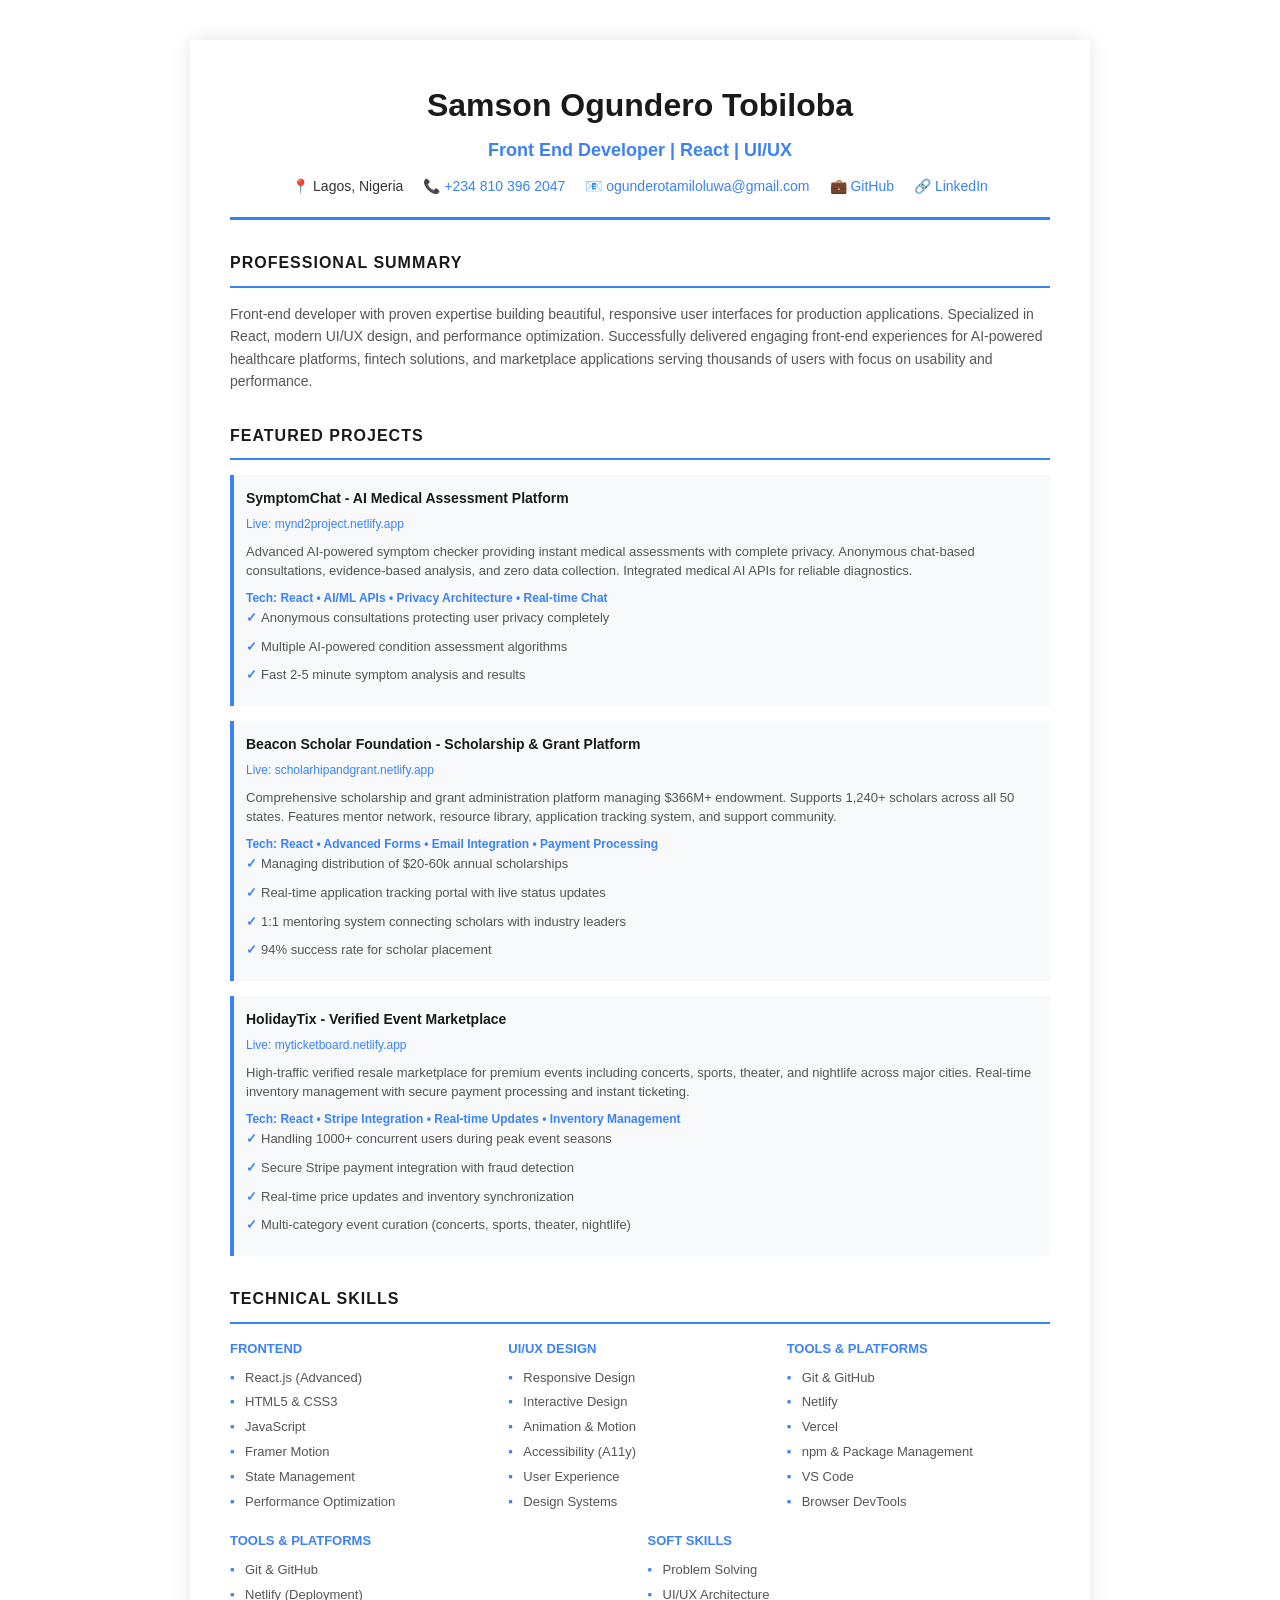
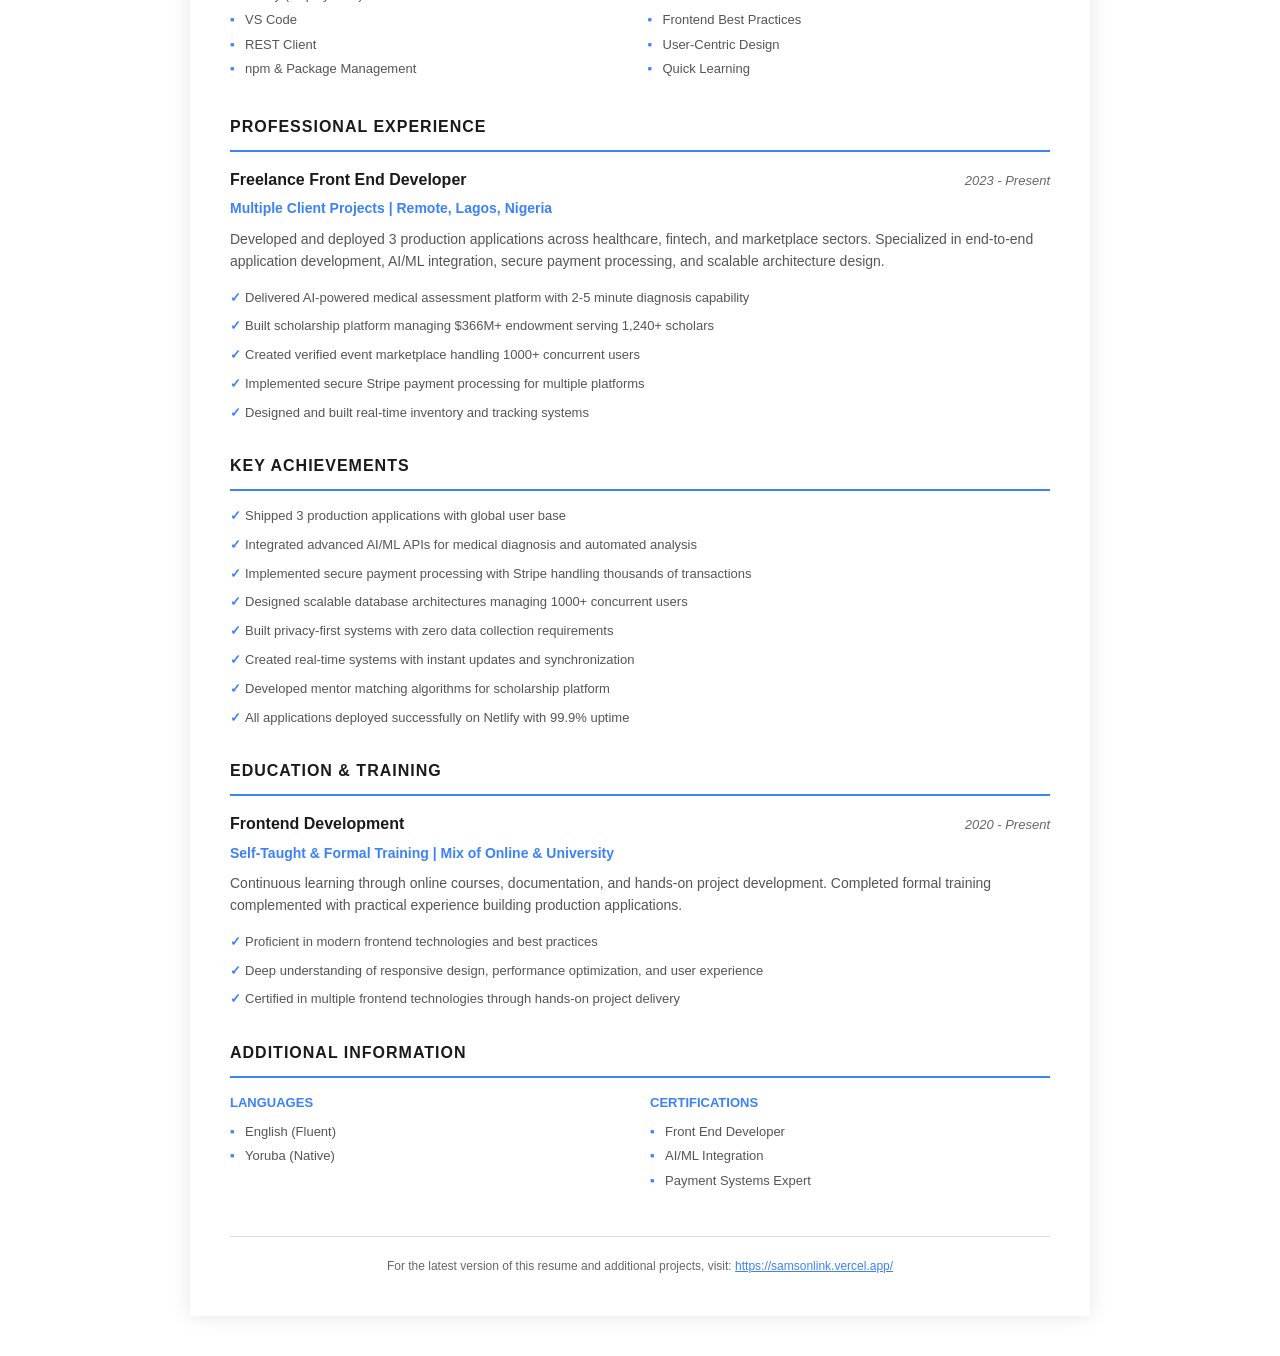
==== public/Samson_Ogundero_Resume.html @ 8745a344 "Update resume link from netlify to vercel" ====
<!DOCTYPE html>
<html lang="en">
<head>
    <meta charset="UTF-8">
    <meta name="viewport" content="width=device-width, initial-scale=1.0">
    <title>Samson Ogundero Tobiloba - Resume</title>
    <style>
        * {
            margin: 0;
            padding: 0;
            box-sizing: border-box;
        }
        
        body {
            font-family: 'Segoe UI', Tahoma, Geneva, Verdana, sans-serif;
            line-height: 1.6;
            color: #333;
            background: white;
            padding: 40px 20px;
        }
        
        .container {
            max-width: 900px;
            margin: 0 auto;
            background: white;
            padding: 40px;
            box-shadow: 0 0 20px rgba(0,0,0,0.1);
        }
        
        .header {
            text-align: center;
            border-bottom: 3px solid #3b82f6;
            padding-bottom: 20px;
            margin-bottom: 30px;
        }
        
        .header h1 {
            font-size: 32px;
            color: #1a1a1a;
            margin-bottom: 5px;
        }
        
        .header .title {
            font-size: 18px;
            color: #3b82f6;
            font-weight: 600;
            margin-bottom: 10px;
        }
        
        .contact-info {
            display: flex;
            justify-content: center;
            gap: 20px;
            flex-wrap: wrap;
            font-size: 14px;
        }
        
        .contact-info a {
            color: #3b82f6;
            text-decoration: none;
        }
        
        .contact-info a:hover {
            text-decoration: underline;
        }
        
        .section {
            margin-bottom: 30px;
        }
        
        .section-title {
            font-size: 16px;
            font-weight: 700;
            color: #1a1a1a;
            text-transform: uppercase;
            border-bottom: 2px solid #3b82f6;
            padding-bottom: 10px;
            margin-bottom: 15px;
            letter-spacing: 1px;
        }
        
        .job-title {
            display: flex;
            justify-content: space-between;
            align-items: baseline;
            margin-bottom: 5px;
            flex-wrap: wrap;
        }
        
        .job-title h3 {
            font-size: 16px;
            color: #1a1a1a;
            margin: 0;
        }
        
        .job-title .date {
            font-size: 13px;
            color: #666;
            font-style: italic;
        }
        
        .company {
            font-size: 14px;
            color: #3b82f6;
            font-weight: 600;
            margin-bottom: 8px;
        }
        
        .description {
            font-size: 14px;
            color: #555;
            line-height: 1.6;
            margin-bottom: 15px;
        }
        
        .skills-grid {
            display: grid;
            grid-template-columns: 1fr 1fr 1fr;
            gap: 15px;
            margin-bottom: 15px;
        }
        
        .skill-column h4 {
            font-size: 13px;
            color: #3b82f6;
            font-weight: 700;
            margin-bottom: 8px;
            text-transform: uppercase;
        }
        
        .skill-list {
            list-style: none;
            font-size: 13px;
        }
        
        .skill-list li {
            color: #555;
            margin-bottom: 4px;
            padding-left: 15px;
            position: relative;
        }
        
        .skill-list li:before {
            content: "▪";
            color: #3b82f6;
            position: absolute;
            left: 0;
        }
        
        .project-item {
            margin-bottom: 15px;
            padding: 12px;
            background: #f8f9fa;
            border-left: 4px solid #3b82f6;
        }
        
        .project-item h4 {
            font-size: 14px;
            color: #1a1a1a;
            margin-bottom: 5px;
        }
        
        .project-link {
            font-size: 12px;
            color: #3b82f6;
            text-decoration: none;
            margin-bottom: 8px;
            display: block;
        }
        
        .project-link:hover {
            text-decoration: underline;
        }
        
        .project-description {
            font-size: 13px;
            color: #555;
            margin-bottom: 8px;
            line-height: 1.5;
        }
        
        .tech-stack {
            font-size: 12px;
            color: #3b82f6;
            font-weight: 600;
        }
        
        .achievement {
            font-size: 13px;
            color: #555;
            margin-bottom: 8px;
            padding-left: 15px;
            position: relative;
        }
        
        .achievement:before {
            content: "✓";
            color: #3b82f6;
            position: absolute;
            left: 0;
            font-weight: bold;
        }
        
        @media print {
            body {
                padding: 0;
            }
            .container {
                box-shadow: none;
                padding: 0;
            }
        }
        
        @media (max-width: 768px) {
            .skills-grid {
                grid-template-columns: 1fr;
            }
            
            .container {
                padding: 20px;
            }
        }
    </style>
</head>
<body>
    <div class="container">
        <!-- Header -->
        <div class="header">
            <h1>Samson Ogundero Tobiloba</h1>
            <div class="title">Front End Developer | React | UI/UX</div>
            <div class="contact-info">
                <span>📍 Lagos, Nigeria</span>
                <span>📞 <a href="tel:+2348103962047">+234 810 396 2047</a></span>
                <span>📧 <a href="mailto:ogunderotamiloluwa@gmail.com">ogunderotamiloluwa@gmail.com</a></span>
                <span>💼 <a href="https://github.com/Ogunderotamiloluwa" target="_blank">GitHub</a></span>
                <span>🔗 <a href="https://www.linkedin.com/in/samson-ogundero-6948b13b2" target="_blank">LinkedIn</a></span>
            </div>
        </div>

        <!-- Professional Summary -->
        <div class="section">
            <div class="section-title">Professional Summary</div>
            <p class="description">
                Front-end developer with proven expertise building beautiful, responsive user interfaces for production applications. Specialized in React, modern UI/UX design, and performance optimization. Successfully delivered engaging front-end experiences for AI-powered healthcare platforms, fintech solutions, and marketplace applications serving thousands of users with focus on usability and performance.
            </p>
        </div>

        <!-- Featured Projects -->
        <div class="section">
            <div class="section-title">Featured Projects</div>
            
            <div class="project-item">
                <h4>SymptomChat - AI Medical Assessment Platform</h4>
                <a href="https://mynd2project.netlify.app" class="project-link">Live: mynd2project.netlify.app</a>
                <p class="project-description">
                    Advanced AI-powered symptom checker providing instant medical assessments with complete privacy. Anonymous chat-based consultations, evidence-based analysis, and zero data collection. Integrated medical AI APIs for reliable diagnostics.
                </p>
                <p class="tech-stack">Tech: React • AI/ML APIs • Privacy Architecture • Real-time Chat</p>
                <div class="achievement">Anonymous consultations protecting user privacy completely</div>
                <div class="achievement">Multiple AI-powered condition assessment algorithms</div>
                <div class="achievement">Fast 2-5 minute symptom analysis and results</div>
            </div>

            <div class="project-item">
                <h4>Beacon Scholar Foundation - Scholarship & Grant Platform</h4>
                <a href="https://scholarhipandgrant.netlify.app" class="project-link">Live: scholarhipandgrant.netlify.app</a>
                <p class="project-description">
                    Comprehensive scholarship and grant administration platform managing $366M+ endowment. Supports 1,240+ scholars across all 50 states. Features mentor network, resource library, application tracking system, and support community.
                </p>
                <p class="tech-stack">Tech: React • Advanced Forms • Email Integration • Payment Processing</p>
                <div class="achievement">Managing distribution of $20-60k annual scholarships</div>
                <div class="achievement">Real-time application tracking portal with live status updates</div>
                <div class="achievement">1:1 mentoring system connecting scholars with industry leaders</div>
                <div class="achievement">94% success rate for scholar placement</div>
            </div>

            <div class="project-item">
                <h4>HolidayTix - Verified Event Marketplace</h4>
                <a href="https://myticketboard.netlify.app" class="project-link">Live: myticketboard.netlify.app</a>
                <p class="project-description">
                    High-traffic verified resale marketplace for premium events including concerts, sports, theater, and nightlife across major cities. Real-time inventory management with secure payment processing and instant ticketing.
                </p>
                <p class="tech-stack">Tech: React • Stripe Integration • Real-time Updates • Inventory Management</p>
                <div class="achievement">Handling 1000+ concurrent users during peak event seasons</div>
                <div class="achievement">Secure Stripe payment integration with fraud detection</div>
                <div class="achievement">Real-time price updates and inventory synchronization</div>
                <div class="achievement">Multi-category event curation (concerts, sports, theater, nightlife)</div>
            </div>
        </div>

        <!-- Technical Skills -->
        <div class="section">
            <div class="section-title">Technical Skills</div>
            <div class="skills-grid">
                <div class="skill-column">
                    <h4>Frontend</h4>
                    <ul class="skill-list">
                        <li>React.js (Advanced)</li>
                        <li>HTML5 & CSS3</li>
                        <li>JavaScript</li>
                        <li>Framer Motion</li>
                        <li>State Management</li>
                        <li>Performance Optimization</li>
                    </ul>
                </div>
                <div class="skill-column">
                    <h4>UI/UX Design</h4>
                    <ul class="skill-list">
                        <li>Responsive Design</li>
                        <li>Interactive Design</li>
                        <li>Animation & Motion</li>
                        <li>Accessibility (A11y)</li>
                        <li>User Experience</li>
                        <li>Design Systems</li>
                    </ul>
                </div>
                <div class="skill-column">
                    <h4>Tools & Platforms</h4>
                    <ul class="skill-list">
                        <li>Git & GitHub</li>
                        <li>Netlify</li>
                        <li>Vercel</li>
                        <li>npm & Package Management</li>
                        <li>VS Code</li>
                        <li>Browser DevTools</li>
                    </ul>
                </div>
            </div>

            <div style="display: grid; grid-template-columns: 1fr 1fr; gap: 15px;">
                <div class="skill-column">
                    <h4>Tools & Platforms</h4>
                    <ul class="skill-list">
                        <li>Git & GitHub</li>
                        <li>Netlify (Deployment)</li>
                        <li>VS Code</li>
                        <li>REST Client</li>
                        <li>npm & Package Management</li>
                    </ul>
                </div>
                <div class="skill-column">
                    <h4>Soft Skills</h4>
                    <ul class="skill-list">
                        <li>Problem Solving</li>
                        <li>UI/UX Architecture</li>
                        <li>Frontend Best Practices</li>
                        <li>User-Centric Design</li>
                        <li>Quick Learning</li>
                    </ul>
                </div>
            </div>
        </div>

        <!-- Experience -->
        <div class="section">
            <div class="section-title">Professional Experience</div>
            
            <div class="job-title">
                <h3>Freelance Front End Developer</h3>
                <span class="date">2023 - Present</span>
            </div>
            <div class="company">Multiple Client Projects | Remote, Lagos, Nigeria</div>
            <p class="description">
                Developed and deployed 3 production applications across healthcare, fintech, and marketplace sectors. Specialized in end-to-end application development, AI/ML integration, secure payment processing, and scalable architecture design.
            </p>
            <div class="achievement">Delivered AI-powered medical assessment platform with 2-5 minute diagnosis capability</div>
            <div class="achievement">Built scholarship platform managing $366M+ endowment serving 1,240+ scholars</div>
            <div class="achievement">Created verified event marketplace handling 1000+ concurrent users</div>
            <div class="achievement">Implemented secure Stripe payment processing for multiple platforms</div>
            <div class="achievement">Designed and built real-time inventory and tracking systems</div>
        </div>

        <!-- Key Achievements -->
        <div class="section">
            <div class="section-title">Key Achievements</div>
            <div class="achievement">Shipped 3 production applications with global user base</div>
            <div class="achievement">Integrated advanced AI/ML APIs for medical diagnosis and automated analysis</div>
            <div class="achievement">Implemented secure payment processing with Stripe handling thousands of transactions</div>
            <div class="achievement">Designed scalable database architectures managing 1000+ concurrent users</div>
            <div class="achievement">Built privacy-first systems with zero data collection requirements</div>
            <div class="achievement">Created real-time systems with instant updates and synchronization</div>
            <div class="achievement">Developed mentor matching algorithms for scholarship platform</div>
            <div class="achievement">All applications deployed successfully on Netlify with 99.9% uptime</div>
        </div>

        <!-- Education -->
        <div class="section">
            <div class="section-title">Education & Training</div>
            <div class="job-title">
                <h3>Frontend Development</h3>
                <span class="date">2020 - Present</span>
            </div>
            <div class="company">Self-Taught & Formal Training | Mix of Online & University</div>
            <p class="description">
                Continuous learning through online courses, documentation, and hands-on project development. Completed formal training complemented with practical experience building production applications.
            </p>
            <div class="achievement">Proficient in modern frontend technologies and best practices</div>
            <div class="achievement">Deep understanding of responsive design, performance optimization, and user experience</div>
            <div class="achievement">Certified in multiple frontend technologies through hands-on project delivery</div>
        </div>

        <!-- Additional Information -->
        <div class="section">
            <div class="section-title">Additional Information</div>
            <div style="display: grid; grid-template-columns: 1fr 1fr; gap: 20px;">
                <div>
                    <h4 style="color: #3b82f6; font-size: 13px; text-transform: uppercase; margin-bottom: 8px;">Languages</h4>
                    <ul class="skill-list">
                        <li>English (Fluent)</li>
                        <li>Yoruba (Native)</li>
                    </ul>
                </div>
                <div>
                    <h4 style="color: #3b82f6; font-size: 13px; text-transform: uppercase; margin-bottom: 8px;">Certifications</h4>
                    <ul class="skill-list">
                        <li>Front End Developer</li>
                        <li>AI/ML Integration</li>
                        <li>Payment Systems Expert</li>
                    </ul>
                </div>
            </div>
        </div>

        <!-- Footer -->
        <div style="text-align: center; margin-top: 40px; padding-top: 20px; border-top: 1px solid #ddd; font-size: 12px; color: #666;">
            <p>For the latest version of this resume and additional projects, visit: <a href="https://samsonlink.vercel.app/" style="color: #3b82f6;">https://samsonlink.vercel.app/</a></p>
        </div>
    </div>
</body>
</html>
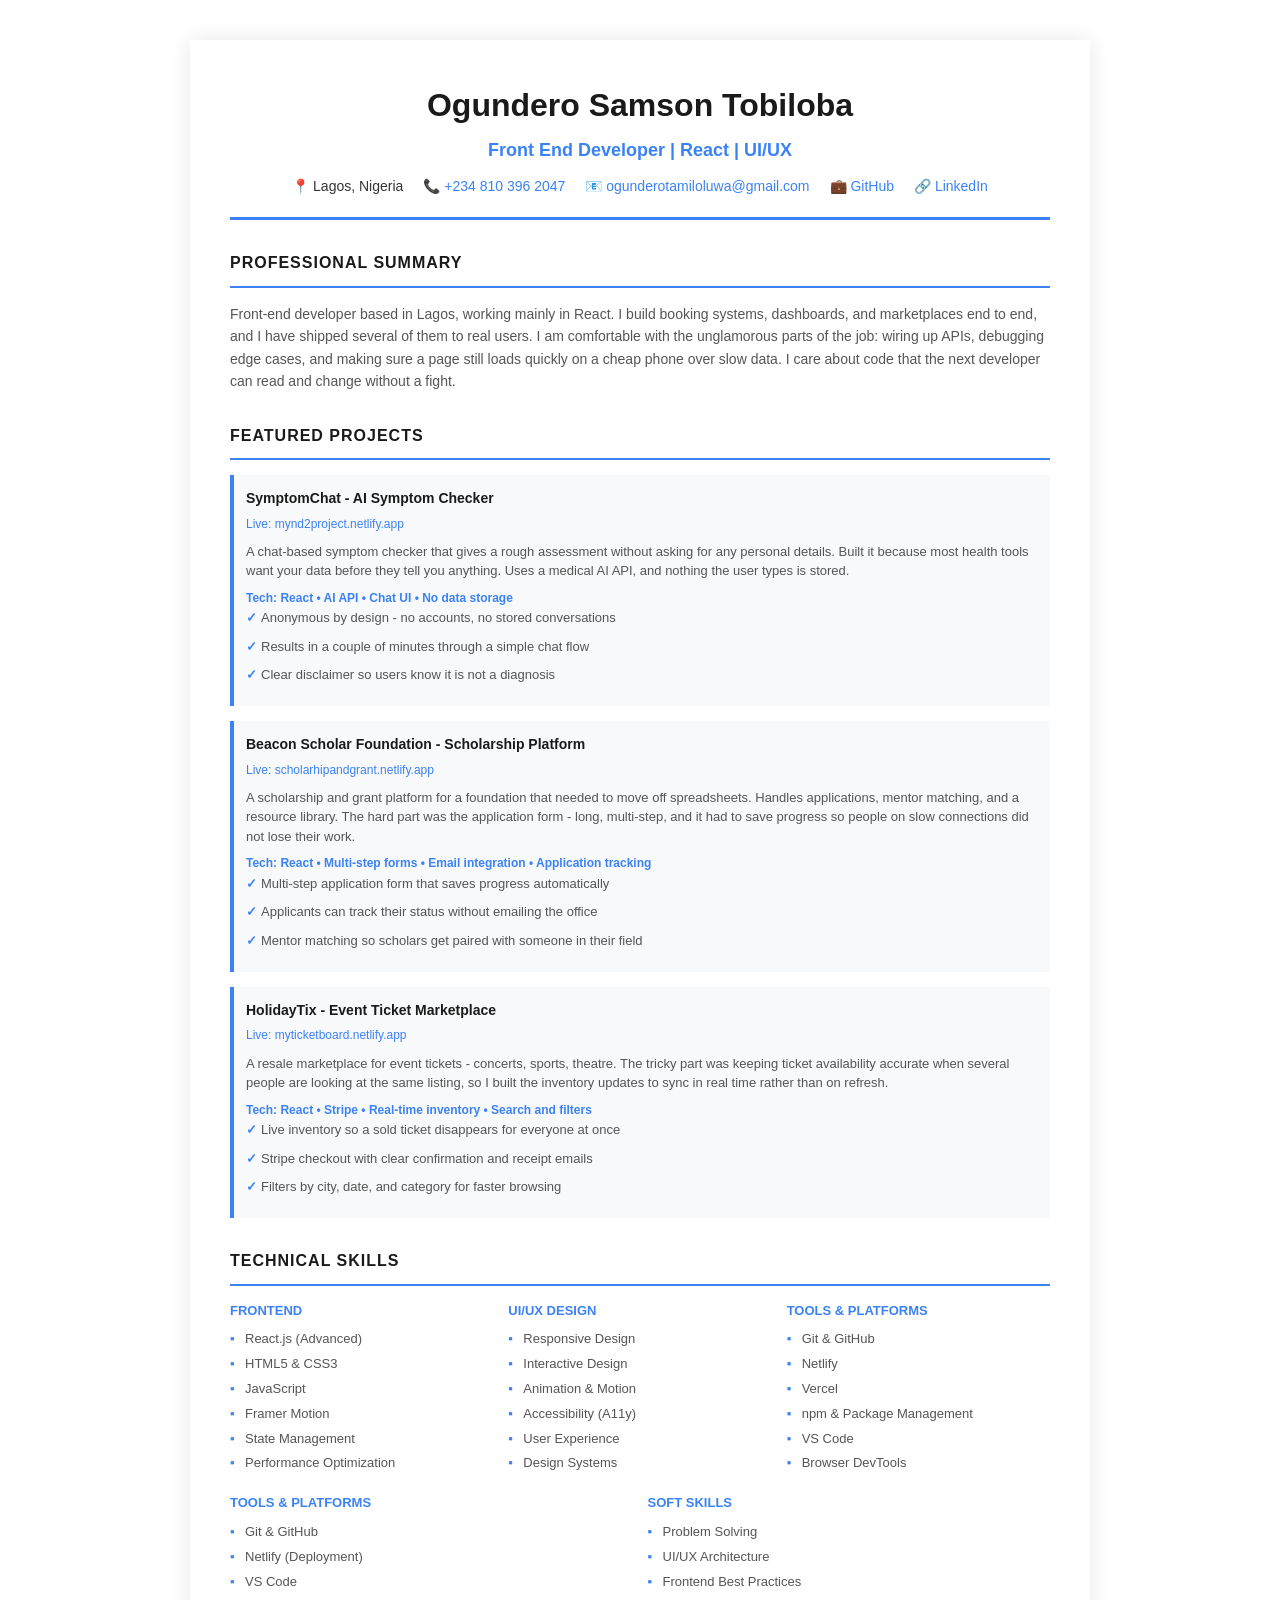
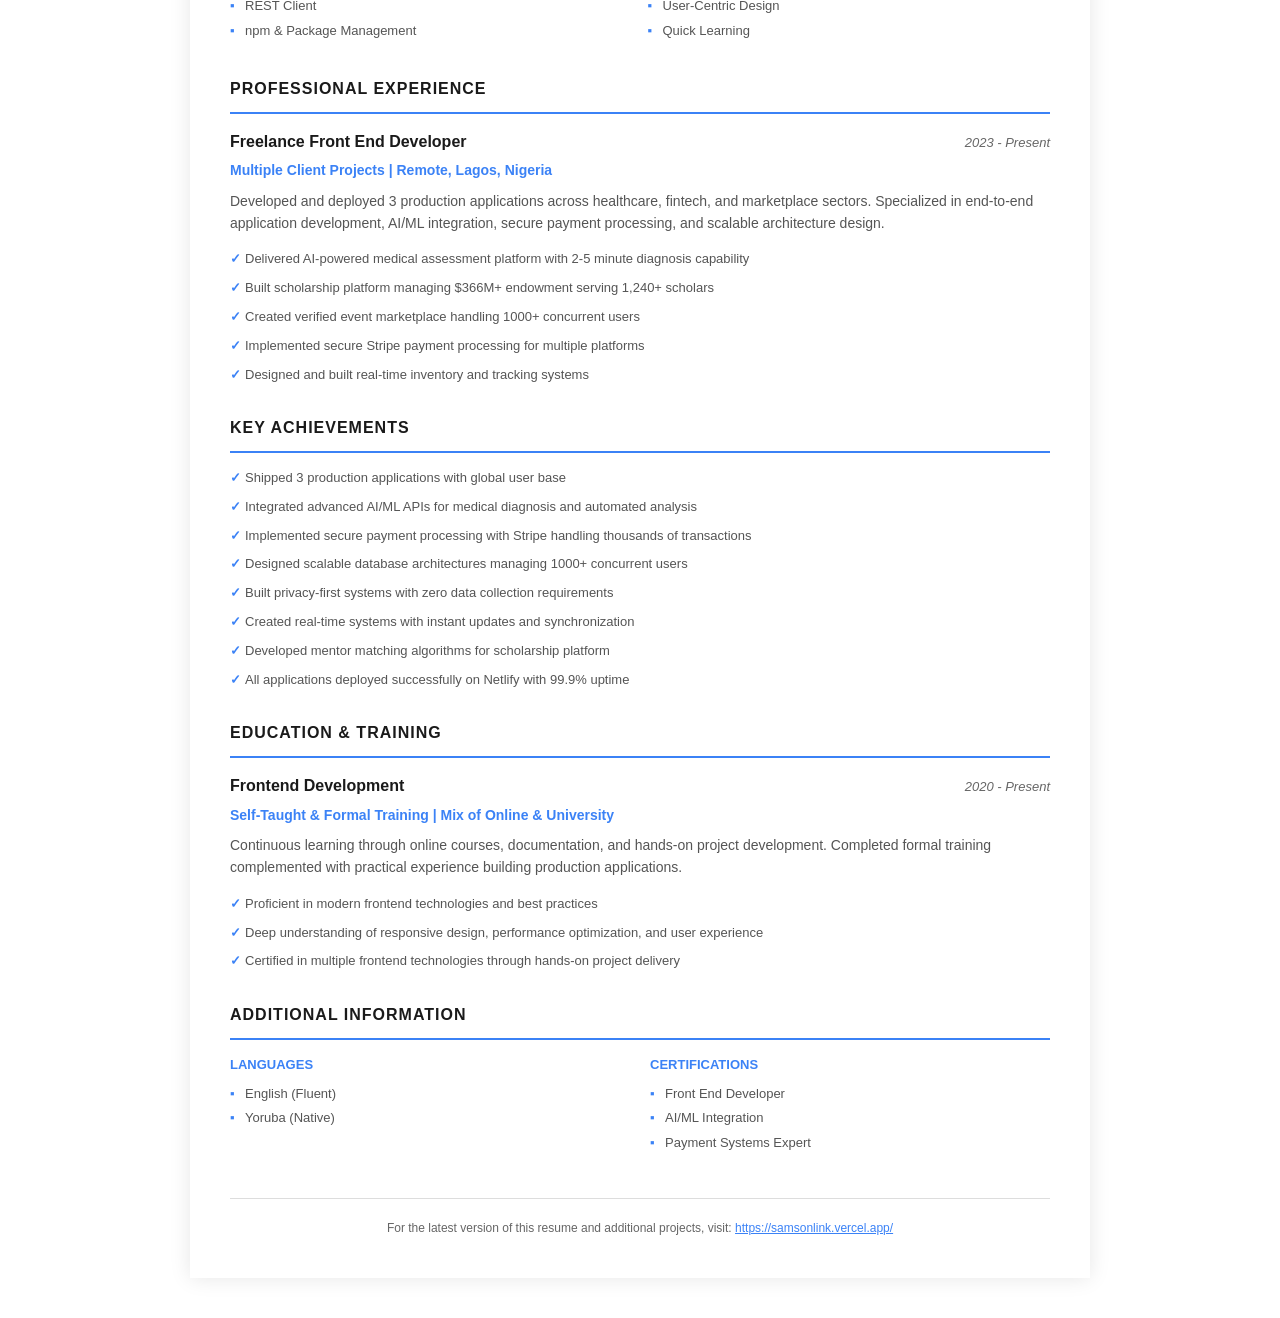
==== commit 1a185bbf: "Fix name order (surname first) and rewrite copy to sound authentic" ====
--- a/public/Samson_Ogundero_Resume.html
+++ b/public/Samson_Ogundero_Resume.html
@@ -3,7 +3,7 @@
 <head>
     <meta charset="UTF-8">
     <meta name="viewport" content="width=device-width, initial-scale=1.0">
-    <title>Samson Ogundero Tobiloba - Resume</title>
+    <title>Ogundero Samson Tobiloba - Resume</title>
     <style>
         * {
             margin: 0;
@@ -226,7 +226,7 @@
     <div class="container">
         <!-- Header -->
         <div class="header">
-            <h1>Samson Ogundero Tobiloba</h1>
+            <h1>Ogundero Samson Tobiloba</h1>
             <div class="title">Front End Developer | React | UI/UX</div>
             <div class="contact-info">
                 <span>📍 Lagos, Nigeria</span>
@@ -241,7 +241,7 @@
         <div class="section">
             <div class="section-title">Professional Summary</div>
             <p class="description">
-                Front-end developer with proven expertise building beautiful, responsive user interfaces for production applications. Specialized in React, modern UI/UX design, and performance optimization. Successfully delivered engaging front-end experiences for AI-powered healthcare platforms, fintech solutions, and marketplace applications serving thousands of users with focus on usability and performance.
+                Front-end developer based in Lagos, working mainly in React. I build booking systems, dashboards, and marketplaces end to end, and I have shipped several of them to real users. I am comfortable with the unglamorous parts of the job: wiring up APIs, debugging edge cases, and making sure a page still loads quickly on a cheap phone over slow data. I care about code that the next developer can read and change without a fight.
             </p>
         </div>
 
@@ -250,41 +250,39 @@
             <div class="section-title">Featured Projects</div>
             
             <div class="project-item">
-                <h4>SymptomChat - AI Medical Assessment Platform</h4>
+                <h4>SymptomChat - AI Symptom Checker</h4>
                 <a href="https://mynd2project.netlify.app" class="project-link">Live: mynd2project.netlify.app</a>
                 <p class="project-description">
-                    Advanced AI-powered symptom checker providing instant medical assessments with complete privacy. Anonymous chat-based consultations, evidence-based analysis, and zero data collection. Integrated medical AI APIs for reliable diagnostics.
+                    A chat-based symptom checker that gives a rough assessment without asking for any personal details. Built it because most health tools want your data before they tell you anything. Uses a medical AI API, and nothing the user types is stored.
                 </p>
-                <p class="tech-stack">Tech: React • AI/ML APIs • Privacy Architecture • Real-time Chat</p>
-                <div class="achievement">Anonymous consultations protecting user privacy completely</div>
-                <div class="achievement">Multiple AI-powered condition assessment algorithms</div>
-                <div class="achievement">Fast 2-5 minute symptom analysis and results</div>
+                <p class="tech-stack">Tech: React • AI API • Chat UI • No data storage</p>
+                <div class="achievement">Anonymous by design - no accounts, no stored conversations</div>
+                <div class="achievement">Results in a couple of minutes through a simple chat flow</div>
+                <div class="achievement">Clear disclaimer so users know it is not a diagnosis</div>
             </div>
 
             <div class="project-item">
-                <h4>Beacon Scholar Foundation - Scholarship & Grant Platform</h4>
+                <h4>Beacon Scholar Foundation - Scholarship Platform</h4>
                 <a href="https://scholarhipandgrant.netlify.app" class="project-link">Live: scholarhipandgrant.netlify.app</a>
                 <p class="project-description">
-                    Comprehensive scholarship and grant administration platform managing $366M+ endowment. Supports 1,240+ scholars across all 50 states. Features mentor network, resource library, application tracking system, and support community.
+                    A scholarship and grant platform for a foundation that needed to move off spreadsheets. Handles applications, mentor matching, and a resource library. The hard part was the application form - long, multi-step, and it had to save progress so people on slow connections did not lose their work.
                 </p>
-                <p class="tech-stack">Tech: React • Advanced Forms • Email Integration • Payment Processing</p>
-                <div class="achievement">Managing distribution of $20-60k annual scholarships</div>
-                <div class="achievement">Real-time application tracking portal with live status updates</div>
-                <div class="achievement">1:1 mentoring system connecting scholars with industry leaders</div>
-                <div class="achievement">94% success rate for scholar placement</div>
+                <p class="tech-stack">Tech: React • Multi-step forms • Email integration • Application tracking</p>
+                <div class="achievement">Multi-step application form that saves progress automatically</div>
+                <div class="achievement">Applicants can track their status without emailing the office</div>
+                <div class="achievement">Mentor matching so scholars get paired with someone in their field</div>
             </div>
 
             <div class="project-item">
-                <h4>HolidayTix - Verified Event Marketplace</h4>
+                <h4>HolidayTix - Event Ticket Marketplace</h4>
                 <a href="https://myticketboard.netlify.app" class="project-link">Live: myticketboard.netlify.app</a>
                 <p class="project-description">
-                    High-traffic verified resale marketplace for premium events including concerts, sports, theater, and nightlife across major cities. Real-time inventory management with secure payment processing and instant ticketing.
+                    A resale marketplace for event tickets - concerts, sports, theatre. The tricky part was keeping ticket availability accurate when several people are looking at the same listing, so I built the inventory updates to sync in real time rather than on refresh.
                 </p>
-                <p class="tech-stack">Tech: React • Stripe Integration • Real-time Updates • Inventory Management</p>
-                <div class="achievement">Handling 1000+ concurrent users during peak event seasons</div>
-                <div class="achievement">Secure Stripe payment integration with fraud detection</div>
-                <div class="achievement">Real-time price updates and inventory synchronization</div>
-                <div class="achievement">Multi-category event curation (concerts, sports, theater, nightlife)</div>
+                <p class="tech-stack">Tech: React • Stripe • Real-time inventory • Search and filters</p>
+                <div class="achievement">Live inventory so a sold ticket disappears for everyone at once</div>
+                <div class="achievement">Stripe checkout with clear confirmation and receipt emails</div>
+                <div class="achievement">Filters by city, date, and category for faster browsing</div>
             </div>
         </div>
 
